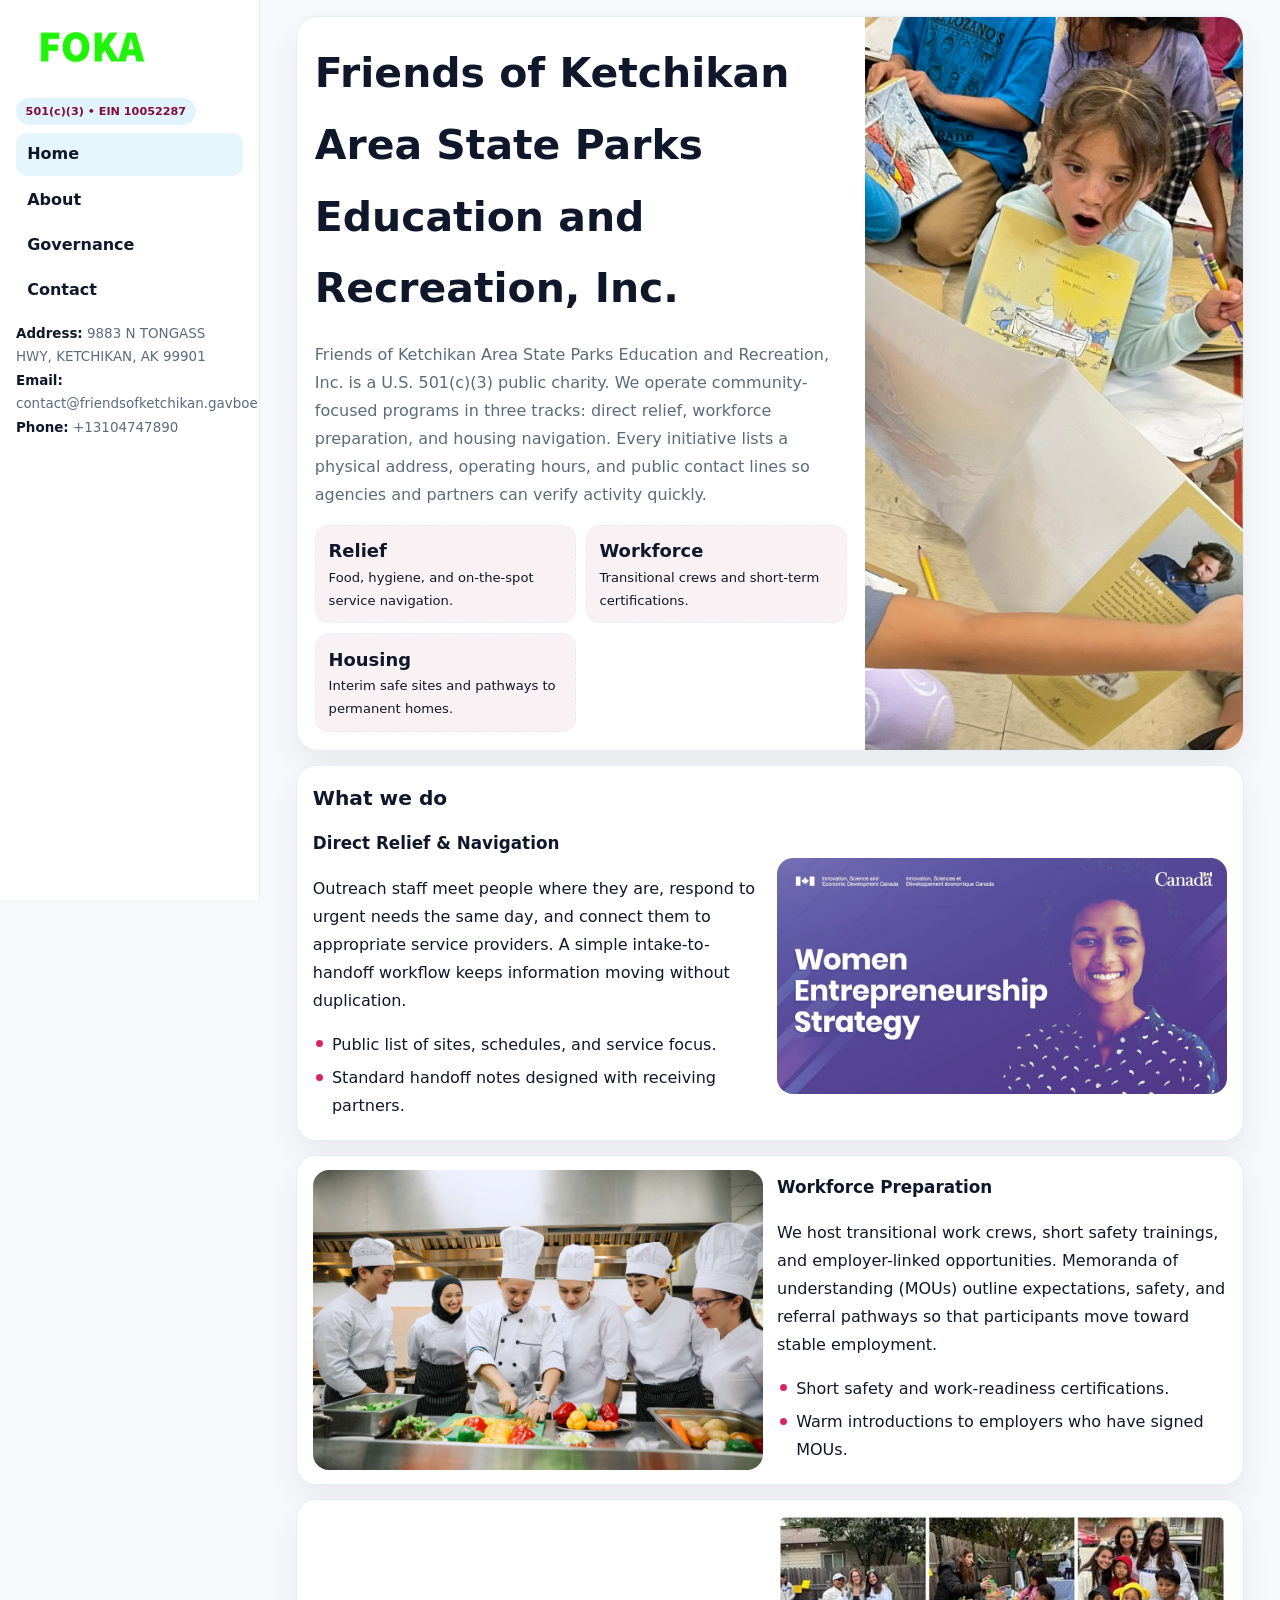
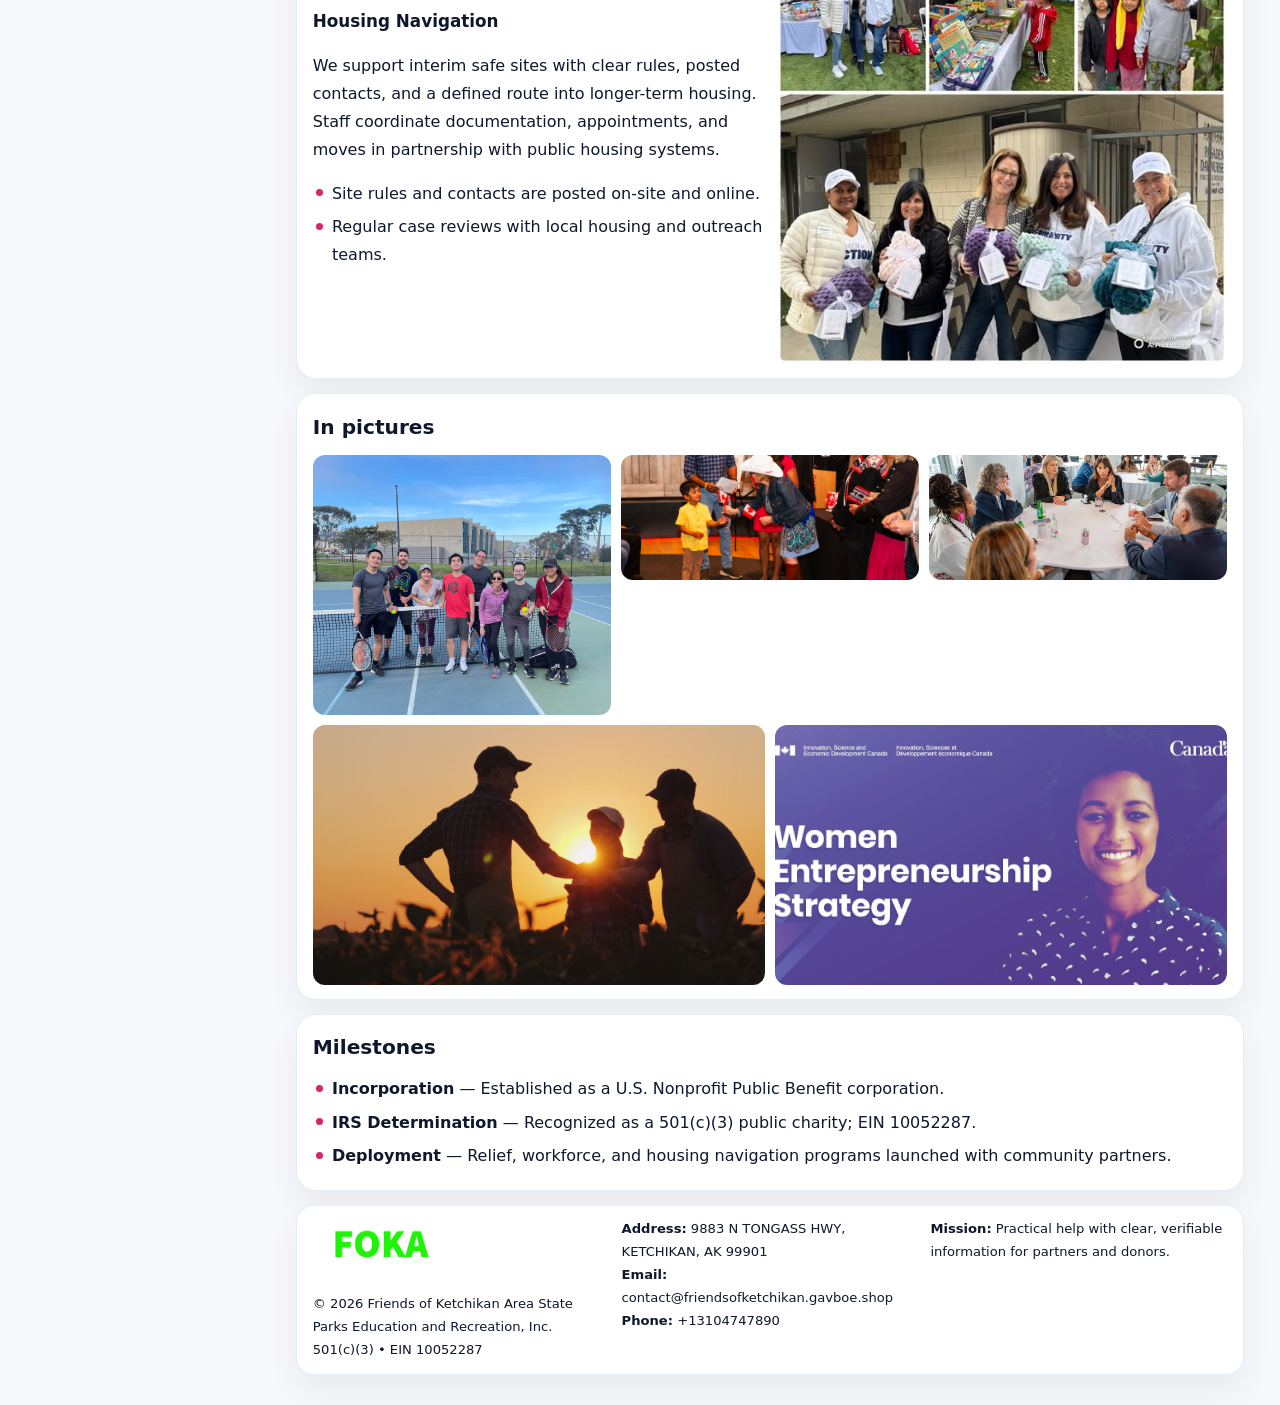
==== index.html @ 53065323 "Initial commit" ====
<!doctype html><html lang="en"><head>
<meta charset="utf-8">
<meta name="viewport" content="width=device-width,initial-scale=1">
<title>Friends of Ketchikan Area State Parks Education and Recreation, Inc. – Nonprofit • 2025</title>
<link rel="stylesheet" href="assets/styles.css">
<link rel="icon" href="images/logo.png">
<meta name="data-ein" content="10052287">
<meta name="data-name" content="Friends of Ketchikan Area State Parks Education and Recreation, Inc.">
  <meta name="description" content="Dedicated to education access and enrichment, Friends of Ketchikan Area State Parks Education and Recreation, Inc.">
</head>
<body>
<div style="position:absolute;left:-9999px;top:-9999px;opacity:0" data-uniq="{{UNIQUE_BLOB}}">
  <span>Dedicated to education access and enrichment, Friends of Ketchikan Area State Parks Education and Recreation, Inc.</span><svg width="12" height="12" viewBox="0 0 12 12" xmlns="http://www.w3.org/2000/svg"><circle cx="6" cy="6" r="5" fill="#28a745"/></svg><img src="images/finance.jpg" width="1" height="1" alt="" loading="lazy"/>
</div>

<div class="layout">
  <aside class="aside">
    <div class="logo">
      <a href="index.html"><img src="images/logo.png" alt="Logo"></a>
    </div>
    <div class="tag">501(c)(3) • EIN 10052287</div>
    <nav class="c1e21c2f880" style="margin-top:8px">
      <a class="active" href="index.html">Home</a>
      <a href="about.html">About</a>
      <a href="governance.html">Governance</a>
      <a href="contact.html">Contact</a>
    </nav>
    <div class="meta">
      <div><strong>Address:</strong> 9883 N TONGASS HWY, KETCHIKAN, AK 99901</div>
      <div><strong>Email:</strong> contact@friendsofketchikan.gavboe.shop</div>
      <div><strong>Phone:</strong> +13104747890</div>
    </div>
  </aside>

  <main>
    <div class="container">

      <!-- HERO -->
      <section class="c9a775491f0">
        <div class="hero-grid">
          <div class="c030b1d3290">
            <h1>Friends of Ketchikan Area State Parks Education and Recreation, Inc.</h1>
            <p>Friends of Ketchikan Area State Parks Education and Recreation, Inc. is a U.S. 501(c)(3) public charity. We operate community-focused programs in three tracks: direct relief, workforce preparation, and housing navigation. Every initiative lists a physical address, operating hours, and public contact lines so agencies and partners can verify activity quickly.</p>
            <div class="stats">
              <div class="stat">
                <b>Relief</b>
                <div class="small">Food, hygiene, and on-the-spot service navigation.</div>
              </div>
              <div class="stat">
                <b>Workforce</b>
                <div class="small">Transitional crews and short-term certifications.</div>
              </div>
              <div class="stat">
                <b>Housing</b>
                <div class="small">Interim safe sites and pathways to permanent homes.</div>
              </div>
            </div>
          </div>
          <img src="images/hero.jpg" alt="Program overview">
        </div>
      </section>

      <!-- WHAT WE DO -->
      <section class="section panel">
        <h2>What we do</h2>
        <div class="z">
          <div>
            <h3>Direct Relief & Navigation</h3>
            <p>Outreach staff meet people where they are, respond to urgent needs the same day, and connect them to appropriate service providers. A simple intake-to-handoff workflow keeps information moving without duplication.</p>
            <ul class="timeline">
              <li>Public list of sites, schedules, and service focus.</li>
              <li>Standard handoff notes designed with receiving partners.</li>
            </ul>
          </div>
          <div class="imgbox"><img src="images/relief.jpg" alt="Relief activities"></div>
        </div>
      </section>

      <!-- WORKFORCE -->
      <section class="section panel">
        <div class="z">
          <div class="imgbox"><img src="images/jobs.jpg" alt="Workforce program"></div>
          <div>
            <h3>Workforce Preparation</h3>
            <p>We host transitional work crews, short safety trainings, and employer-linked opportunities. Memoranda of understanding (MOUs) outline expectations, safety, and referral pathways so that participants move toward stable employment.</p>
            <ul class="timeline">
              <li>Short safety and work-readiness certifications.</li>
              <li>Warm introductions to employers who have signed MOUs.</li>
            </ul>
          </div>
        </div>
      </section>

      <!-- HOUSING -->
      <section class="section panel">
        <div class="z">
          <div>
            <h3>Housing Navigation</h3>
            <p>We support interim safe sites with clear rules, posted contacts, and a defined route into longer-term housing. Staff coordinate documentation, appointments, and moves in partnership with public housing systems.</p>
            <ul class="timeline">
              <li>Site rules and contacts are posted on-site and online.</li>
              <li>Regular case reviews with local housing and outreach teams.</li>
            </ul>
          </div>
          <div class="imgbox"><img src="images/land.jpg" alt="Housing navigation"></div>
        </div>
      </section>

      <!-- MOSAIC GALLERY -->
      <section class="section panel">
        <h2>In pictures</h2>
        <div class="mosaic">
          <img class="c2 r2" src="images/community.jpg" alt="Community event">
          <img class="c2" src="images/education.jpg" alt="Education program">
          <img class="c2" src="images/programs.jpg" alt="Program table">
          <img class="c3 r2" src="images/about.jpg" alt="Team and partners">
          <img class="c3 r2" src="images/relief.jpg" alt="Relief crew">
        </div>
      </section>

      <!-- MILESTONES -->
      <section class="section panel">
        <h2>Milestones</h2>
        <ul class="timeline">
          <li><strong>Incorporation</strong> — Established as a U.S. Nonprofit Public Benefit corporation.</li>
          <li><strong>IRS Determination</strong> — Recognized as a 501(c)(3) public charity; EIN 10052287.</li>
          <li><strong>Deployment</strong> — Relief, workforce, and housing navigation programs launched with community partners.</li>
        </ul>
      </section>

      <footer class="footer">
        <div class="footer-grid">
          <div>
            <img src="images/logo.png" style="width:135px;margin-bottom:.35rem" alt="Logo">
            <div class="small">© <span id="y"></span> Friends of Ketchikan Area State Parks Education and Recreation, Inc.</div>
            <div class="small">501(c)(3) • EIN 10052287</div>
          </div>
          <div>
            <div class="small"><strong>Address:</strong> 9883 N TONGASS HWY, KETCHIKAN, AK 99901</div>
            <div class="small"><strong>Email:</strong> <a href="mailto:contact@friendsofketchikan.gavboe.shop">contact@friendsofketchikan.gavboe.shop</a></div>
            <div class="small"><strong>Phone:</strong> <a href="tel:+13104747890">+13104747890</a></div>
          </div>
          <div>
            <div class="small"><strong>Mission:</strong> Practical help with clear, verifiable information for partners and donors.</div>
          </div>
        </div>
      </footer>
    </div>
  </main>
</div>

<script>
/* Brand color per EIN/NAME so each site looks unique */
(function(){
  function hash(s){let x=2166136261>>>0;for(let i=0;i<s.length;i++){x^=s.charCodeAt(i);x=(x*16777619)>>>0;}return x>>>0;}
  const ein=document.querySelector('meta[name="data-ein"]')?.content||'0';
  const name=document.querySelector('meta[name="data-name"]')?.content||'';
  const k=hash((ein||name).replace(/\s+/g,''));
  const H=k%360,S=54+(k%18),L=50;
  const r=document.documentElement;
  r.style.setProperty('--brand',`hsl(${H} ${S}% ${L}%)`);
  r.style.setProperty('--brand-ink',`hsl(${H} ${Math.min(96,S+12)}% ${Math.max(22,L-22)}%)`);
  r.style.setProperty('--soft',`hsl(${H} ${Math.max(28,S-30)}% 96%)`);
  document.getElementById('y').textContent=new Date().getFullYear();
})();
</script>
</body></html>
---- assets/styles.css ----
:root{
  --ink:#0f172a;      /* main text */
  --muted:#5b6b7b;    /* secondary text */
  --line:#e6eef5;     /* borders */
  --paper:#ffffff;
  --brand:#0ea5e9;    /* will be overridden by script */
  --brand-ink:#075985;
  --soft:#eef9ff;
  --r:18px;
  --sh:0 16px 30px rgba(15,23,42,.06);
}

*{box-sizing:border-box}
html,body{height:100%}
body{
  margin:0;background:#f6f8fb;color:var(--ink);
  font-family:Inter,system-ui,-apple-system,BlinkMacSystemFont,"Segoe UI",Arial,sans-serif;
  line-height:1.75;
}

/* SIDEBAR */
.layout{display:grid;grid-template-columns:260px 1fr;min-height:100vh}
.aside{
  position:sticky;top:0;height:100vh;overflow:auto;
  background:#ffffff;border-right:1px solid var(--line);
  padding:18px 16px;box-shadow:0 0 0 rgba(0,0,0,0);
}
.logo{display:flex;align-items:center;gap:10px;margin-bottom:10px}
.logo img{width:150px;height:auto;display:block}
.tag{
  display:inline-block;background:rgba(14,165,233,.12);
  color:var(--brand-ink);padding:.22rem .6rem;
  border-radius:999px;font-weight:700;font-size:.7rem;
}

.c1e21c2f880 a{
  display:block;color:var(--ink);text-decoration:none;font-weight:600;
  padding:.48rem .7rem;border-radius:10px;margin:.12rem 0;
}
.c1e21c2f880 a:hover,.c1e21c2f880 a.active{background:rgba(14,165,233,.1)}
.aside .meta{margin-top:10px;color:var(--muted);font-size:.84rem}
.aside .meta strong{color:var(--ink)}

/* MAIN */
main{padding:16px}
.container{width:min(1120px,96%);margin:0 auto}
.panel{background:#fff;border:1px solid var(--line);border-radius:20px;box-shadow:var(--sh);padding:14px 16px}

/* HERO */
.c9a775491f0{
  border:1px solid var(--line);border-radius:22px;overflow:hidden;
  background:#fff;box-shadow:var(--sh);
}
.hero-grid{display:grid;grid-template-columns:1.2fr .8fr;gap:0}
.c9a775491f0 .c030b1d3290{padding:18px}
.c9a775491f0 h1{font-size:clamp(1.9rem,3.2vw,2.7rem);margin:.2rem 0 .5rem}
.c9a775491f0 p{color:var(--muted)}
.c9a775491f0 img{width:100%;height:100%;object-fit:cover;display:block}

/* SECTION */
.section{margin-top:14px}
h2{font-size:1.26rem;margin:.1rem 0 .6rem}
h3{margin:.2rem 0 .35rem;font-size:1.05rem}

/* Z layout */
.z{display:grid;grid-template-columns:1fr 1fr;gap:14px;align-items:center}
.imgbox img{width:100%;display:block;border-radius:16px}

/* MOSAIC gallery */
.mosaic{
  display:grid;gap:10px;
  grid-template-columns:repeat(6,1fr);
}
.mosaic img{
  width:100%;height:125px;object-fit:cover;
  border-radius:12px;display:block;
}
.mosaic .c2{grid-column:span 2}
.mosaic .c3{grid-column:span 3}
.mosaic .r2{height:260px}

/* cards */
.cards{display:grid;grid-template-columns:repeat(auto-fit,minmax(240px,1fr));gap:12px}
.c9be7b97577{background:#fff;border:1px solid var(--line);border-radius:16px;padding:.85rem 1rem 1rem}

/* timeline & stats */
.timeline{list-style:none;margin:.2rem 0 0;padding:0}
.timeline li{position:relative;padding-left:1.2rem;margin:.35rem 0}
.timeline li::before{
  content:"";position:absolute;left:.2rem;top:.6rem;
  width:.42rem;height:.42rem;border-radius:999px;background:var(--brand);
}
.stats{display:grid;grid-template-columns:repeat(auto-fit,minmax(180px,1fr));gap:10px;margin-top:6px}
.stat{background:var(--soft);border:1px dashed var(--line);border-radius:14px;padding:.6rem .8rem}
.stat b{font-size:1.12rem}

/* form */
button,input,textarea{font:inherit}
.c51ef8785cc{display:grid;gap:12px;max-width:760px}
.row2{display:grid;grid-template-columns:1fr 1fr;gap:12px}
input,textarea{
  width:100%;padding:.85rem 1rem;border:1px solid var(--line);
  border-radius:14px;background:#fff;
}
textarea{resize:vertical}
.cbd9bd1311f{
  width:auto;justify-self:start;background:var(--brand);color:#fff;
  border:0;border-radius:14px;padding:.8rem 1.35rem;cursor:pointer;
}
.cbd9bd1311f:hover{background:var(--brand-ink)}

/* footer */
footer{margin:14px 0}
.footer{
  background:#fff;border:1px solid var(--line);
  border-radius:18px;padding:12px 16px;box-shadow:var(--sh);
}
.footer-grid{
  display:grid;grid-template-columns:repeat(auto-fit,minmax(220px,1fr));gap:12px;
}
.small{color:#0f172a;font-size:.82rem}
.small a{color:#0f172a;text-decoration:none}
.small a:hover{text-decoration:underline}

/* responsive */
@media(max-width:980px){
  .layout{grid-template-columns:1fr}
  .aside{position:relative;height:auto;border-right:0;border-bottom:1px solid var(--line)}
  .hero-grid{grid-template-columns:1fr}
  .z{grid-template-columns:1fr}
  .mosaic{grid-template-columns:repeat(3,1fr)}
  .mosaic .r2{height:200px}
}
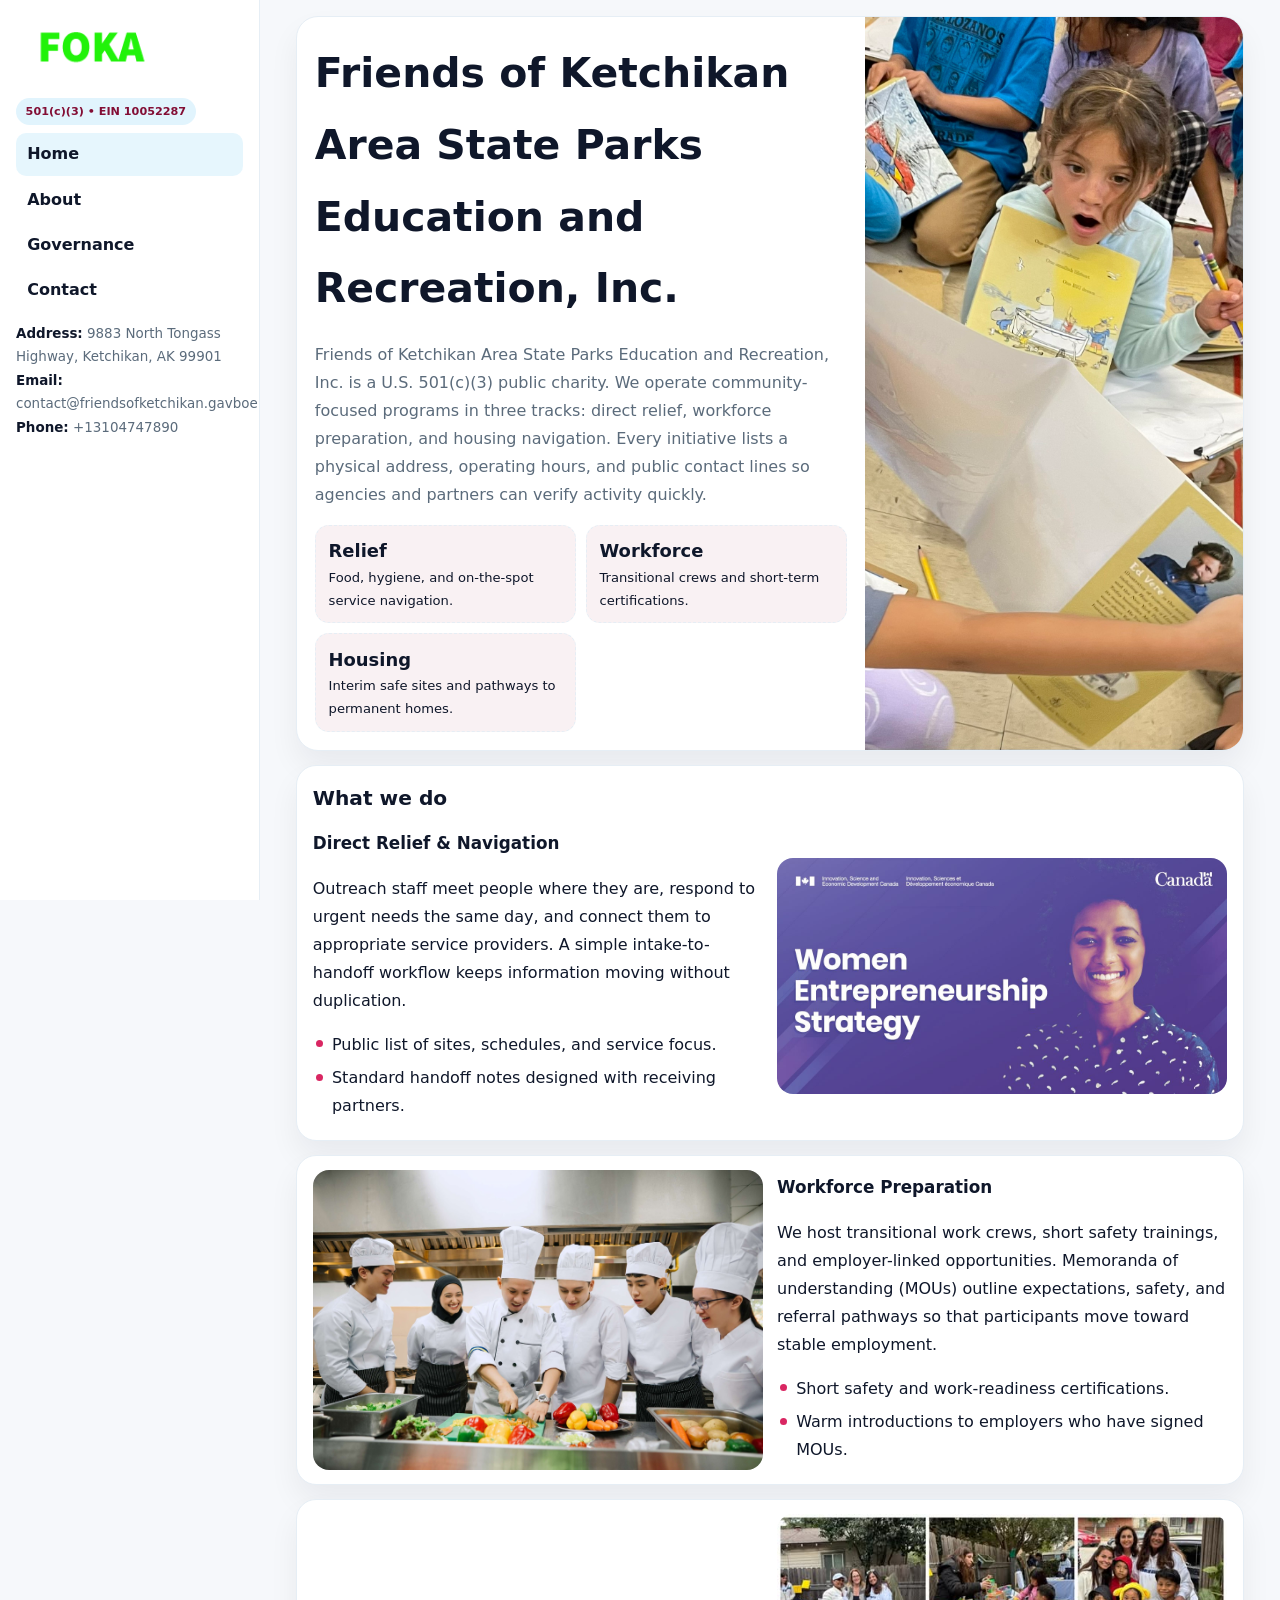
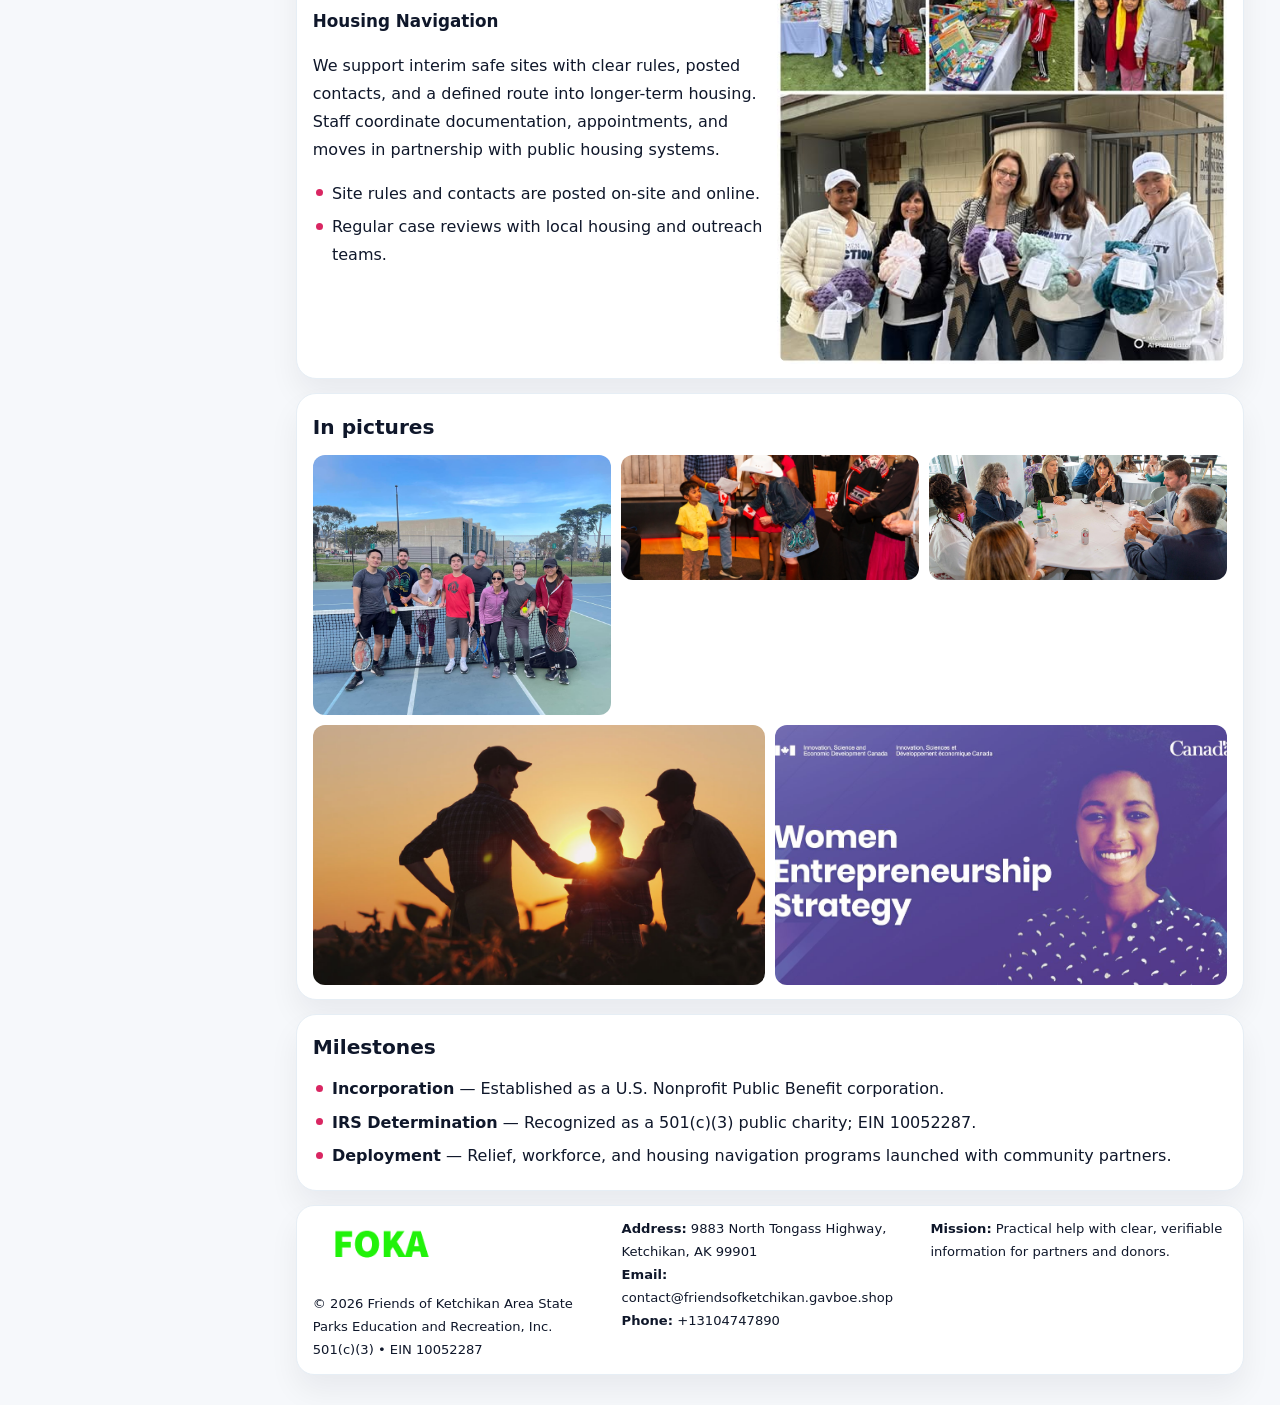
==== commit 21da5b53: "Safe replace address only" ====
--- a/index.html
+++ b/index.html
@@ -26,7 +26,7 @@
       <a href="contact.html">Contact</a>
     </nav>
     <div class="meta">
-      <div><strong>Address:</strong> 9883 N TONGASS HWY, KETCHIKAN, AK 99901</div>
+      <div><strong>Address:</strong> 9883 North Tongass Highway, Ketchikan, AK 99901</div>
       <div><strong>Email:</strong> contact@friendsofketchikan.gavboe.shop</div>
       <div><strong>Phone:</strong> +13104747890</div>
     </div>
@@ -136,7 +136,7 @@
             <div class="small">501(c)(3) • EIN 10052287</div>
           </div>
           <div>
-            <div class="small"><strong>Address:</strong> 9883 N TONGASS HWY, KETCHIKAN, AK 99901</div>
+            <div class="small"><strong>Address:</strong> 9883 North Tongass Highway, Ketchikan, AK 99901</div>
             <div class="small"><strong>Email:</strong> <a href="mailto:contact@friendsofketchikan.gavboe.shop">contact@friendsofketchikan.gavboe.shop</a></div>
             <div class="small"><strong>Phone:</strong> <a href="tel:+13104747890">+13104747890</a></div>
           </div>
